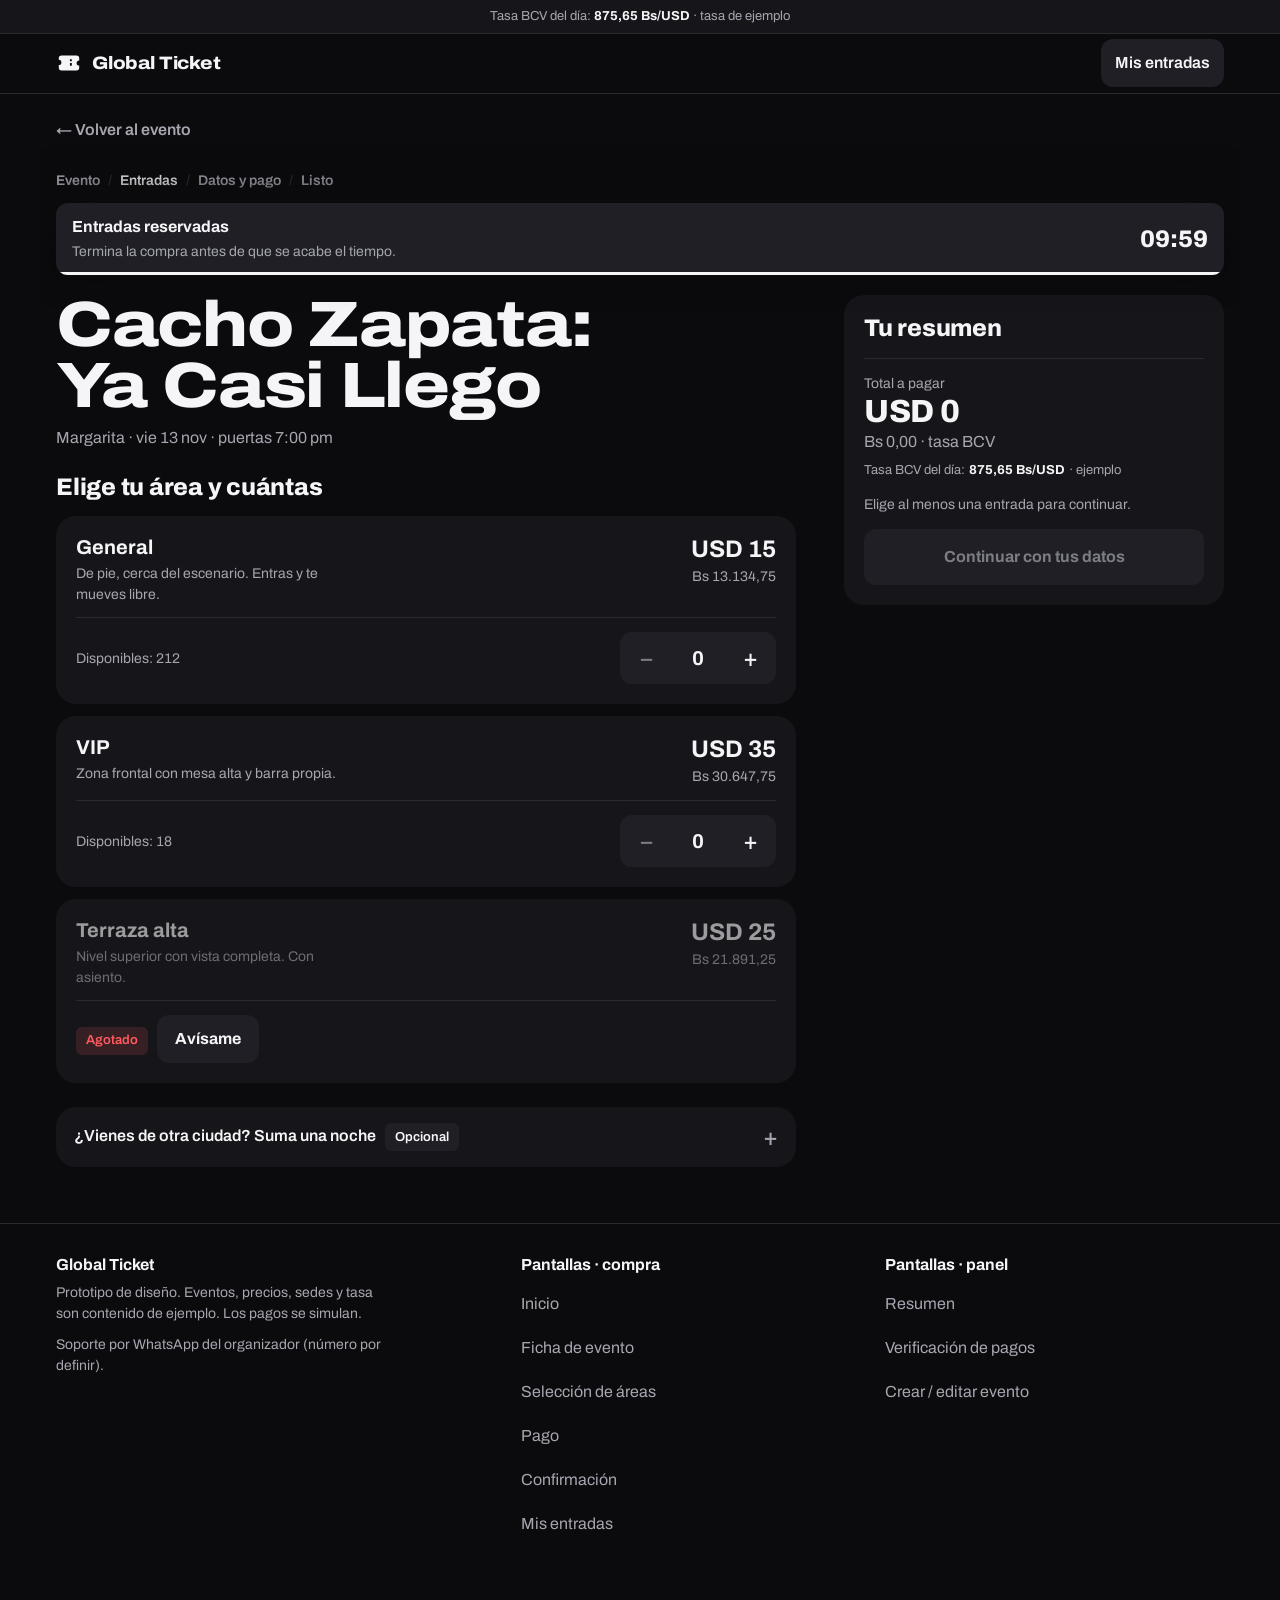
==== areas.html @ 256d015b "feat: Global Ticket prototipo 1 Ticketera web móvil: inicio, ficha multisede, áreas, checkout con pa" ====
<!doctype html>
<html lang="es-VE">
<head>
<meta charset="utf-8">
<meta name="viewport" content="width=device-width,initial-scale=1">
<meta name="color-scheme" content="dark light">
<title>Elige tus entradas · Global Ticket</title>
<link rel="preconnect" href="https://fonts.googleapis.com"><link rel="preconnect" href="https://fonts.gstatic.com" crossorigin>
<link rel="stylesheet" href="https://fonts.googleapis.com/css2?family=Archivo:wdth,wght@62..125,100..900&display=swap">
<link rel="icon" href="data:image/svg+xml,%3Csvg xmlns=%27http://www.w3.org/2000/svg%27 viewBox=%270 0 28 28%27%3E%3Crect width=%2728%27 height=%2728%27 rx=%276%27 fill=%27%233B5BFF%27/%3E%3Cpath d=%27M7 9h14v3a2 2 0 0 0 0 4v3H7v-3a2 2 0 0 0 0-4z%27 fill=%27white%27/%3E%3C/svg%3E">
<link rel="stylesheet" href="css/style.css">
</head>
<body data-nav="areas.html">
<main id="main">
 <div class="wrap">
  <p class="crumb"><a id="back" href="evento.html"><span aria-hidden="true">&larr;</span>&nbsp;Volver al evento</a></p>
  <ol class="steps" aria-label="Pasos de la compra"><li>Evento</li><li aria-current="step">Entradas</li><li>Datos y pago</li><li>Listo</li></ol>
  <div class="timer" id="timer" role="timer" aria-label="Tiempo de reserva"><span><strong>Entradas reservadas</strong><br><span class="small muted">Termina la compra antes de que se acabe el tiempo.</span></span><span class="t" aria-hidden="true">10:00</span><span class="bar2" aria-hidden="true"></span><span class="sr tlive" aria-live="polite"></span></div>
  <div class="callout warn" id="expired" hidden style="margin-bottom:14px"><strong>Tu reserva venció.</strong><span>Liberamos las entradas para otras personas. Puedes reservar de nuevo si aún quedan.</span><button class="btn sec" id="rebook" type="button" style="margin-top:8px;justify-self:start">Reservar de nuevo</button></div>

  <div class="flow">
   <div>
    <h1 id="title"></h1>
    <p class="muted" style="margin:10px 0 24px" id="when"></p>
    <h2 style="margin-bottom:14px">Elige tu área y cuántas</h2>
    <div id="areas"></div>

    <div class="opt-hotel" id="hotelbox">
     <details id="hdet">
      <summary><span>¿Vienes de otra ciudad? Suma una noche <span class="tag" style="margin-left:6px">Opcional</span></span></summary>
      <div class="hb">
       <p id="hnote" class="muted"></p>
       <label class="chk-row"><input type="checkbox" id="hotel"><span><strong id="hname"></strong><br><span class="muted small">Habitación doble con desayuno (ejemplo). Se paga en el mismo pedido.</span></span><span style="text-align:right"><span class="price" id="hprice"></span><br><span class="bsv small" id="hbs"></span></span></label>
       <p class="small muted">Alojamiento en hoteles Tibisay. Precio de ejemplo, por noche. Te contactamos por WhatsApp para confirmar tus fechas de entrada y salida.</p>
      </div>
     </details>
    </div>
   </div>

   <aside class="aside" aria-label="Resumen">
    <div class="sheet" id="summary">
      <h2 style="margin-bottom:10px">Tu resumen</h2>
      <div class="sum" id="lines"></div>
      <div class="sum"><div class="tot"><span class="small muted">Total a pagar</span><div class="big" id="t-usd">USD 0</div><div class="bsv" id="t-ves">Bs 0,00</div><span class="rate-note" id="rate"></span></div></div>
      <p class="small muted" style="margin-top:10px" id="emptymsg">Elige al menos una entrada para continuar.</p>
      <a class="btn block desk-only" id="go" href="checkout.html" style="margin-top:14px" aria-disabled="true">Continuar con tus datos</a>
    </div>
   </aside>
  </div>
 </div>
</main>
<div class="bar mob"><div class="in"><div class="tt"><span class="small muted" id="pb-n">Sin entradas</span><span class="price" id="pb-usd">USD 0</span><span class="bsv small" id="pb-ves"></span></div><a class="btn" id="go2" href="checkout.html" aria-disabled="true">Continuar</a></div></div>
<script src="https://cdn.jsdelivr.net/npm/gsap@3.13.0/dist/gsap.min.js" integrity="sha384-HOvlOYPIs/zjoIkWUGXkVmXsjr8GuZLV+Q+rcPwmJOVZVpvTSXQChiN4t9Euv9Vc" crossorigin="anonymous"></script>
<script src="js/app.js"></script>
<script>
(function(){
  const {currentOrder,usd,bs,toBs,store,$,$$,esc,motion,fmt,RATE,startTimer}=GT;
  if(document.referrer.indexOf("evento.html")>-1) store.patch({deadline:null});
  const {ev,ses}=currentOrder();
  $("#back").href="evento.html?e="+ev.id+"&s="+ses.id;
  $("#title").textContent=ev.title;
  $("#when").textContent=ses.city+" · "+ses.day+" · puertas "+ses.doors;
  $("#rate").innerHTML="Tasa BCV del día: <b>"+fmt(RATE,2)+" Bs/USD</b> · ejemplo";
  let qty=Object.assign({},store.get().qty||{});
  const MAX=6;
  $("#areas").innerHTML=ses.areas.map(a=>{const out=a.left===0;return `<article class="area${out?" sold":""}" data-a="${a.id}"><div><h3>${esc(a.name)}</h3><p class="desc">${esc(a.note)}</p></div><div class="pc"><span class="price">${usd(a.usd)}</span><br><span class="bsv small">${bs(toBs(a.usd))}</span></div><div class="row2"><span>${out?`<span class="tag danger">Agotado</span> <button type="button" class="btn sec sm" data-wl-open="${a.id}" aria-expanded="false" style="margin-left:6px">Avísame</button>`:a.left<=15?`<span class="tag">Quedan ${a.left}</span>`:`<span class="small muted">Disponibles: ${a.left}</span>`}</span>${out?"":`<div class="stepper" role="group" aria-label="Cantidad de entradas ${esc(a.name)}"><button type="button" data-d="-1" aria-label="Quitar una entrada ${esc(a.name)}">&minus;</button><output aria-live="polite">0</output><button type="button" data-d="1" aria-label="Añadir una entrada ${esc(a.name)}">+</button></div>`}</div>${out?`<div class="wl-slot" data-wl-slot="${a.id}" hidden style="grid-column:1/-1">${GT.waitlistForm(esc(a.name)+" está agotada","wl-"+a.id)}</div>`:""}</article>`}).join("");
  GT.bindWaitlist($("#areas"));
  $("#hname").textContent="Una noche en Tibisay "+ses.city; $("#hprice").textContent="+"+usd(ses.hotel); $("#hbs").textContent="+"+bs(toBs(ses.hotel))+" · tasa BCV";
  $("#hnote").textContent="Entrada + habitación en un solo pago. Si prefieres solo la entrada, ignora esto.";
  $("#hotel").checked=!!store.get().hotel; if($("#hotel").checked) $("#hdet").open=true;
  let expired=false;
  function render(){
    $$(".area").forEach(el=>{const a=ses.areas.find(x=>x.id===el.dataset.a);const n=qty[a.id]||0;el.classList.toggle("on",n>0);const o=$("output",el);if(!o)return;o.textContent=n;const lim=Math.min(MAX,a.left);$('[data-d="-1"]',el).disabled=n<=0||expired;$('[data-d="1"]',el).disabled=n>=lim||expired;});
    store.patch({qty,hotel:$("#hotel").checked});
    const o=currentOrder();
    $("#lines").innerHTML=o.lines.length?o.lines.map(l=>`<div class="ln"><span>${l.id==="hotel"?"":l.n+" × "}${esc(l.name)}</span><span>${usd(l.sub)}</span></div>`).join("")+`<div class="ln tax"><span>Impuestos (IVA/IGTF)</span><span>Por definir</span></div>`:"";
    const fu=v=>usd(Math.round(v)), fb=v=>bs(v)+" · tasa BCV";
    GT.countTo($("#t-usd"),o.total,fu); GT.countTo($("#t-ves"),o.totalBs,fb);
    GT.countTo($("#pb-usd"),o.total,fu); GT.countTo($("#pb-ves"),o.totalBs,v=>o.total?fb(v):"");
    $("#pb-n").textContent=o.count?o.count+(o.count===1?" entrada":" entradas"):"Sin entradas";
    const ok=o.count>0&&!expired;
    ["go","go2"].forEach(id=>{const g=$("#"+id);g.setAttribute("aria-disabled",!ok);g.tabIndex=ok?0:-1;});
    $("#emptymsg").hidden=o.count>0;
  }
  $("#areas").addEventListener("click",e=>{const b=e.target.closest("button[data-d]");if(!b||expired)return;const id=b.closest(".area").dataset.a;qty[id]=Math.max(0,(qty[id]||0)+(+b.dataset.d));render();
    motion(g=>g.fromTo(b.closest(".stepper").querySelector("output"),{scale:1.3},{scale:1,duration:.35,ease:"power3.out"}));});
  $("#areas").addEventListener("click",e=>{const w=e.target.closest("[data-wl-open]");if(!w)return;const slot=$('[data-wl-slot="'+w.dataset.wlOpen+'"]');const open=slot.hidden;slot.hidden=!open;w.setAttribute("aria-expanded",open);if(open)$("input",slot).focus();});
  $("#hotel").addEventListener("change",render);
  ["go","go2"].forEach(id=>$("#"+id).addEventListener("click",e=>{if(e.currentTarget.getAttribute("aria-disabled")==="true")e.preventDefault();}));
  const timer=startTimer($("#timer"),()=>{expired=true;$("#expired").hidden=false;render();});
  $("#rebook").addEventListener("click",()=>{timer.reset();expired=false;$("#expired").hidden=true;render();});
  render();
  motion(g=>{g.from(".area",{y:22,autoAlpha:0,duration:.55,ease:"power3.out",stagger:.09,clearProps:"all"});g.from("#timer",{y:-10,autoAlpha:0,duration:.45,ease:"power3.out"});});
})();
</script>
</body>
</html>
---- css/style.css ----
/* Global Ticket — estándar de categoría a nivel DICE. Tokens normativos: DESIGN.md */
:root{
  --bg:#0B0B0D; --surface:#16161A; --raised:#1F1F25; --line:#2A2A31;
  --text:#F5F5F7; --muted:#A6A6B0;
  --accent:#3B5BFF; --accent-deep:#2A45E0; --on-accent:#fff;
  --ok:#2BD576; --pending:#FFB020; --danger:#FF5A5F;
  --text-soft:#D6D6DC; --text-faint:#7C7C86; --field-line:#6E6E78;
  --ok-bg:color-mix(in srgb,var(--ok) 14%,transparent); --pending-bg:color-mix(in srgb,var(--pending) 14%,transparent); --danger-bg:color-mix(in srgb,var(--danger) 14%,transparent);
  --t-caption:.8125rem; --t-small:.875rem; --t-lead:1.125rem; --t-big:2rem;
  --scrim:linear-gradient(to top,var(--bg) 0%,color-mix(in srgb,var(--bg) 88%,transparent) 42%,transparent 100%);
  --f:"Archivo",system-ui,-apple-system,"Segoe UI",sans-serif;
  --r-sm:6px; --r-md:12px; --r-lg:20px;
  --gut:16px; --ease:cubic-bezier(.16,1,.3,1);
  --sheet-shadow:0 -12px 40px color-mix(in srgb,var(--bg) 80%,transparent),0 2px 8px color-mix(in srgb,var(--bg) 60%,transparent);
}
body.panel{
  --bg:#F6F6F8; --surface:#FFFFFF; --raised:#F0F0F4; --line:#E3E3E8;
  --text:#121216; --muted:#5E5E69;
  --ok:#0B7A3E; --pending:#8A5A00; --danger:#C4252B;
  --text-faint:#6B6B76; --field-line:#8E8E99;
  --ok-bg:color-mix(in srgb,var(--ok) 12%,var(--surface)); --pending-bg:color-mix(in srgb,var(--pending) 14%,var(--surface)); --danger-bg:color-mix(in srgb,var(--danger) 10%,var(--surface));
  --sheet-shadow:0 8px 28px color-mix(in srgb,var(--text) 14%,transparent);
}
*,*::before,*::after{box-sizing:border-box}
html{-webkit-text-size-adjust:100%;scroll-padding-top:96px;color-scheme:dark}
body.panel{color-scheme:light}
body{margin:0;background:var(--bg);color:var(--text);font:400 1rem/1.5 var(--f);font-variant-numeric:tabular-nums;min-height:100vh;display:flex;flex-direction:column;-webkit-font-smoothing:antialiased}
img,svg{max-width:100%;display:block}
h1,h2,h3,h4{margin:0;font-family:var(--f);font-weight:700;line-height:1.15;text-wrap:balance}
.display{font-weight:800;font-stretch:118%;font-variation-settings:"wdth" 118;font-size:clamp(2rem,9vw,4rem);line-height:.95;letter-spacing:-.02em}
h1{font-size:clamp(2rem,9vw,4rem);font-weight:800;font-stretch:118%;font-variation-settings:"wdth" 118;line-height:.95;letter-spacing:-.02em}
h2{font-size:1.5rem;font-weight:800;letter-spacing:-.01em}
h3{font-size:1.25rem}
h4{font-size:1rem}
p{margin:0}
a{color:inherit}
:focus-visible{outline:3px solid var(--accent);outline-offset:3px;border-radius:var(--r-sm)}
body:not(.panel) :focus-visible{outline-color:var(--accent)}
.sr{position:absolute;width:1px;height:1px;overflow:hidden;clip:rect(0 0 0 0);white-space:nowrap}
[hidden]{display:none!important}
.skip{position:absolute;left:8px;top:-60px;background:var(--text);color:var(--bg);padding:12px 16px;z-index:100;border-radius:var(--r-md);font-weight:700}
.skip:focus{top:8px}
.muted{color:var(--muted)}
.small{font-size:var(--t-small)}
.price{font-size:1.5rem;font-weight:700;line-height:1.1;font-variant-numeric:tabular-nums}
.bsv{color:var(--muted);font-variant-numeric:tabular-nums}

/* ---------- chrome ---------- */
.rate-bar{background:var(--surface);border-bottom:1px solid var(--line);color:var(--muted);font-size:var(--t-caption);padding:8px var(--gut);text-align:center;line-height:1.3}
.rate-bar b{color:var(--text);font-weight:700}
.site-header{display:flex;align-items:center;justify-content:space-between;gap:12px;min-height:60px;padding:0 max(var(--gut),calc((100vw - 1200px)/2 + var(--gut)));background:var(--bg);border-bottom:1px solid var(--line);position:sticky;top:0;z-index:30}
.logo{display:inline-flex;align-items:center;gap:10px;color:var(--text);text-decoration:none;font-weight:800;font-stretch:112%;font-variation-settings:"wdth" 112;font-size:var(--t-lead);letter-spacing:-.01em;min-height:48px}
.logo svg{width:26px;height:26px;flex:none}
.hdr-link{display:inline-flex;align-items:center;min-height:48px;padding:0 14px;border-radius:var(--r-md);color:var(--text);font-weight:600;text-decoration:none;background:var(--raised);transition:background-color .15s}
.hdr-link:hover{background:var(--line)}
main{flex:1;width:100%}
.wrap{width:100%;max-width:1200px;margin:0 auto;padding:0 var(--gut)}
.narrow{max-width:640px}
.site-footer{border-top:1px solid var(--line);color:var(--muted);padding:32px var(--gut) 120px;margin-top:56px;background:var(--bg)}
.site-footer .wrap{display:grid;gap:24px}
.site-footer h4{color:var(--text);margin-bottom:8px}
.site-footer ul{list-style:none;margin:0;padding:0}
.site-footer li a{display:inline-flex;align-items:center;min-height:44px;color:var(--muted);text-decoration:none}
.site-footer li a:hover{color:var(--text);text-decoration:underline}
.site-footer .fine{font-size:var(--t-small);max-width:42ch}
@media(min-width:760px){.site-footer .wrap{grid-template-columns:1.3fr 1fr 1fr}}

/* ---------- controles ---------- */
.btn{display:inline-flex;align-items:center;justify-content:center;gap:8px;min-height:56px;padding:0 24px;border:0;border-radius:var(--r-md);background:var(--accent);color:var(--on-accent);font:700 1rem/1 var(--f);text-decoration:none;cursor:pointer;transition:background-color .15s}
.btn:hover{background:var(--accent-deep)}
.btn.sec{background:var(--raised);color:var(--text);min-height:48px}
.btn.sec:hover{background:var(--line)}
body.panel .btn.sec{background:var(--surface);border:1px solid var(--field-line)}
body.panel .btn.sec:hover{background:var(--raised)}
.btn.danger{background:var(--danger);color:var(--bg)}
body.panel .btn.danger{background:var(--danger);color:var(--on-accent)}
.btn.block{width:100%}
.btn.sm{min-height:48px;padding:0 18px}
.btn[disabled],.btn[aria-disabled=true]{background:var(--raised);color:var(--text-faint);cursor:not-allowed}
body.panel .btn[aria-disabled=true],body.panel .btn[disabled]{background:var(--line);color:var(--text-faint)}
.field{display:grid;gap:6px;margin-bottom:16px;align-content:start}
.field>label,.legend{font-weight:600;font-size:var(--t-small)}
.hint{font-size:var(--t-caption);color:var(--muted)}
input,select,textarea{font:inherit;color:var(--text);background:var(--raised);border:1px solid var(--line);border-radius:var(--r-md);min-height:52px;padding:0 14px;width:100%;transition:border-color .12s}
body.panel input,body.panel select,body.panel textarea{background:var(--surface);border-color:var(--field-line)}
textarea{padding:12px 14px;min-height:96px}
input:focus-visible,select:focus-visible,textarea:focus-visible{border-color:var(--accent);outline:2px solid var(--accent);outline-offset:0}
select{appearance:none;background-image:linear-gradient(45deg,transparent 50%,currentColor 50%),linear-gradient(135deg,currentColor 50%,transparent 50%);background-position:calc(100% - 22px) 50%,calc(100% - 16px) 50%;background-size:6px 6px;background-repeat:no-repeat;padding-right:40px}
input::placeholder{color:var(--text-faint)}
input[aria-invalid=true],select[aria-invalid=true]{border-color:var(--danger);outline:1px solid var(--danger)}
input[type=file]{padding:12px 14px;min-height:56px}
input[type=file]::file-selector-button{margin-right:12px;border:0;border-radius:var(--r-sm);background:var(--line);color:var(--text);padding:8px 12px;font:600 var(--t-small) var(--f)}
body.panel input[type=file]::file-selector-button{background:var(--raised)}
.err{color:var(--danger);font-weight:600;font-size:var(--t-small);display:none}
.err.on{display:block}
input[type=checkbox],input[type=radio]{width:24px;height:24px;min-height:0;accent-color:var(--accent);flex:none;margin:0;padding:0}
.chips{display:flex;gap:8px;overflow-x:auto;scrollbar-width:none;margin:0 calc(var(--gut) * -1);padding:2px var(--gut)}
.chips::-webkit-scrollbar{display:none}
.chip{flex:none;min-height:48px;padding:0 18px;border:0;border-radius:var(--r-md);background:var(--raised);color:var(--text);font:600 1rem var(--f);cursor:pointer;transition:background-color .15s}
.chip:hover{background:var(--line)}
.chip[aria-pressed=true]{background:var(--accent);color:var(--on-accent)}
.tag{display:inline-flex;align-items:center;min-height:28px;padding:0 10px;border-radius:var(--r-sm);font-weight:600;font-size:var(--t-caption);background:var(--raised);color:var(--text);line-height:1;white-space:nowrap}
.tag.ok{background:var(--ok-bg);color:var(--ok)}
.tag.pending{background:var(--pending-bg);color:var(--pending)}
.tag.danger{background:var(--danger-bg);color:var(--danger)}
.tag.solid{background:var(--bg);color:var(--text)}

/* ---------- foto (contenedor; aquí va la foto real) ---------- */
.ph{position:relative;overflow:hidden;background:var(--raised);border-radius:var(--r-lg);aspect-ratio:4/5;display:block}
.ph.r1610{aspect-ratio:16/10}
.ph.sq{aspect-ratio:1}
.ph.flat{border-radius:0}
.ph img{position:absolute;inset:0;width:100%;height:100%;object-fit:cover}
.ph.nofoto .ph-l{display:block}
.ph-l{display:none;position:absolute;left:12px;top:12px;font-size:var(--t-caption);font-weight:600;color:var(--muted);letter-spacing:.01em}
.ph-ev{position:absolute;inset:0;display:grid;place-items:center;padding:12%;text-align:center;font-weight:800;font-stretch:118%;font-variation-settings:"wdth" 118;font-size:clamp(1.25rem,9cqi,var(--t-big));line-height:1;color:var(--field-line);letter-spacing:-.02em}
.ph{container-type:inline-size}

/* ---------- home ---------- */
.feat{margin:0 calc(var(--gut) * -1)}
.feat-hero{position:relative}
.feat .ph{border-radius:0;aspect-ratio:4/5;max-height:60svh;width:100%}
.feat .over{position:absolute;inset:auto 0 0 0;padding:120px var(--gut) 24px;background:var(--scrim);display:grid;gap:10px}
.feat .meta{color:var(--text-soft);font-size:1rem}
.feat .buy{display:flex;align-items:center;justify-content:space-between;gap:16px;margin-top:6px;flex-wrap:wrap}
.feat .buy .btn{flex:1;min-width:200px}
.feat .tags{display:flex;gap:8px;flex-wrap:wrap}
@media(min-width:900px){
  .feat{margin:24px 0 0;border-radius:var(--r-lg);overflow:hidden}
  .feat .ph{aspect-ratio:16/8;max-height:none;border-radius:var(--r-lg)}
  .feat .over{padding:160px 32px 32px;max-width:none}
  .feat .over>*{max-width:640px}
}
.filters{display:grid;gap:14px;margin-top:28px}
.sec-h{display:flex;justify-content:space-between;align-items:baseline;gap:12px;margin:32px 0 14px}
.sec-h p{color:var(--muted);font-size:var(--t-small)}
.grid-ev{display:grid;grid-template-columns:repeat(2,1fr);gap:12px}
@media(min-width:760px){.grid-ev{grid-template-columns:repeat(3,1fr);gap:20px}}
@media(min-width:1040px){.grid-ev{grid-template-columns:repeat(4,1fr)}}
.ev{position:relative;display:flex;flex-direction:column;background:var(--surface);border-radius:var(--r-lg);overflow:hidden}
.ev .ph{border-radius:var(--r-lg)}
.ev .ph .tags{position:absolute;left:10px;bottom:10px;display:flex;gap:6px;flex-wrap:wrap;z-index:1}
.ev .tx{padding:12px 12px 14px;display:grid;gap:4px;flex:1;align-content:start}
.ev h3{font-size:1rem;line-height:1.15}
.ev h3 a{text-decoration:none}
.ev h3 a::after{content:"";position:absolute;inset:0;z-index:2;border-radius:var(--r-lg)}
.ev .when{color:var(--muted);font-size:var(--t-small)}
.ev .pr{margin-top:8px;display:grid;gap:0}
.ev .pr .usd{font-size:var(--t-lead);font-weight:700}
.ev .pr .bsv{font-size:var(--t-caption)}
.ev:hover{background:var(--raised)}
.ev:has(a:focus-visible){outline:3px solid var(--accent);outline-offset:3px}
.ev h3 a:focus-visible{outline:none}
.empty{background:var(--surface);border-radius:var(--r-lg);padding:32px 20px;text-align:center}

/* ---------- ficha ---------- */
.fx{display:grid;gap:0}
.fx .back{position:absolute;left:var(--gut);top:12px;z-index:3;display:inline-flex;align-items:center;gap:6px;min-height:48px;padding:0 14px;border-radius:var(--r-md);background:var(--bg);color:var(--text);text-decoration:none;font-weight:600}
.fx-hero{position:relative;margin:0 calc(var(--gut) * -1)}
.fx-hero .ph{border-radius:0;aspect-ratio:4/5;max-height:72svh;width:100%}
.fx-hero .over{position:absolute;inset:auto 0 0 0;padding:140px var(--gut) 20px;background:var(--scrim);display:grid;gap:10px}
.fx-hero .tags{display:flex;gap:8px;flex-wrap:wrap}
.fx-hero .meta{color:var(--text-soft)}
.fx-info{display:grid;gap:28px;padding-top:8px}
.buyc{display:grid;gap:14px;margin-top:8px}
.buyc .hd{font-size:1.25rem;font-weight:700}
.dates{display:grid;gap:10px;border:0;padding:0;margin:0}
.opt{position:relative;display:grid;grid-template-columns:auto 1fr auto;gap:14px;align-items:center;background:var(--surface);border-radius:var(--r-lg);padding:12px 14px 12px 12px;min-height:80px;cursor:pointer;border:2px solid transparent;transition:border-color .12s,background-color .12s}
.opt:hover{background:var(--raised)}
.opt:has(input:checked){border-color:var(--accent);background:var(--raised)}
.opt:has(input:focus-visible){outline:3px solid var(--accent);outline-offset:2px}
.opt:has(input:disabled){cursor:not-allowed}
.opt:has(input:disabled) .nm,.opt:has(input:disabled) .dtb,.opt:has(input:disabled) .dtb b{color:var(--muted)}
.opt input[type=radio]{position:absolute;opacity:0;inset:0;width:100%;height:100%;cursor:pointer;margin:0}
.opt .dtb{display:grid;place-items:center;width:60px;height:60px;border-radius:var(--r-md);background:var(--raised);line-height:1.05;text-align:center}
.opt:has(input:checked) .dtb{background:var(--accent);color:var(--on-accent)}
.opt .dtb b{font-size:1.5rem;font-weight:800;display:block}
.opt .dtb span{font-size:var(--t-caption);font-weight:600;color:var(--muted);display:block}
.opt:has(input:checked) .dtb span{color:var(--on-accent)}
.opt .nm{font-weight:700;display:block}
.opt .st{text-align:right}
.opt .st .usd{font-weight:700;font-size:1rem;display:block}
.opt .st .bsv{font-size:var(--t-caption)}
.plist{display:grid;gap:0;background:var(--surface);border-radius:var(--r-lg);padding:4px 16px}
.plist .ln{display:flex;justify-content:space-between;align-items:center;gap:12px;padding:12px 0}
.plist .ln+.ln{border-top:1px solid var(--line)}
.plist .st{text-align:right}
.facts{list-style:none;margin:0;padding:4px 16px;background:var(--surface);border-radius:var(--r-lg)}
.facts li{padding:14px 0;display:grid;grid-template-columns:6rem 1fr;gap:12px}
.facts li+li{border-top:1px solid var(--line)}
.facts b{color:var(--muted);font-weight:600;font-size:var(--t-small)}
details.pol{background:var(--surface);border-radius:var(--r-lg);margin-top:10px}
details.pol summary{list-style:none;cursor:pointer;min-height:56px;padding:14px 16px;display:flex;justify-content:space-between;align-items:center;font-weight:700}
details.pol summary::-webkit-details-marker{display:none}
details.pol summary::after{content:"+";font:500 1.5rem/1 var(--f);color:var(--muted)}
details.pol[open] summary::after{content:"\2212"}
details.pol .pbody{padding:0 16px 16px;display:grid;gap:8px;color:var(--text-soft)}
details.pol:has(summary:focus-visible){outline:3px solid var(--accent);outline-offset:2px}
.rate-note{display:inline-flex;align-items:center;min-height:28px;font-size:var(--t-caption);color:var(--muted)}
.rate-note b{color:var(--text);margin:0 4px}
@media(min-width:960px){
  .fx{grid-template-columns:minmax(0,1fr) 400px;column-gap:48px;grid-template-areas:"hero buy" "info buy";align-items:start;padding-top:24px}
  .fx-hero{grid-area:hero;margin:0;border-radius:var(--r-lg);overflow:hidden}
  .fx-hero .ph{aspect-ratio:16/10;max-height:none;border-radius:var(--r-lg)}
  .fx .back{position:static;margin-bottom:12px;background:var(--raised);display:inline-flex;grid-area:auto}
  .fx-info{grid-area:info;padding-top:32px}
  .buyc{grid-area:buy;position:sticky;top:84px;background:var(--surface);border-radius:var(--r-lg);padding:20px;margin-top:0}
  .buyc .sheet-in{display:grid;gap:14px}
}

/* ---------- barra de acción fija ---------- */
.bar{position:fixed;left:0;right:0;bottom:0;z-index:40;background:var(--bg);border-top:1px solid var(--line);padding:12px var(--gut) calc(12px + env(safe-area-inset-bottom))}
.bar .in{max-width:1200px;margin:0 auto;display:flex;align-items:center;justify-content:space-between;gap:16px}
.bar .tt{display:grid;line-height:1.15;min-width:0}
.bar .tt .price{font-size:1.5rem}
.bar .btn{flex:0 1 auto;min-width:150px}
@media(min-width:960px){.bar.mob{display:none}}
.desk-only{display:none}
@media(min-width:960px){.desk-only{display:flex}}

/* ---------- flujo compra ---------- */
.steps{display:flex;gap:8px;align-items:center;flex-wrap:wrap;margin:18px 0 6px;padding:0;list-style:none;font-size:var(--t-small);color:var(--muted);font-weight:600}
.steps li+li::before{content:"/";margin-right:8px;color:var(--line)}
.steps li[aria-current=step]{color:var(--text)}
.crumb{margin-top:14px}
.crumb a{display:inline-flex;align-items:center;min-height:44px;color:var(--muted);text-decoration:none;font-weight:600}
.crumb a:hover{color:var(--text)}
.timer{position:sticky;top:68px;z-index:25;background:var(--raised);border-radius:var(--r-md);padding:12px 16px;display:flex;align-items:center;justify-content:space-between;gap:12px;margin:12px 0;box-shadow:var(--sheet-shadow);overflow:hidden}
.timer .t{font-size:1.5rem;font-weight:800;line-height:1;font-variant-numeric:tabular-nums}
.timer .bar2{position:absolute;left:0;bottom:0;height:3px;background:var(--text);width:100%;transform-origin:left}
.timer.low{background:var(--text);color:var(--bg)}
.timer.low .muted{color:var(--field-line)}
.timer.low .bar2{background:var(--bg)}
.flow{display:grid;gap:24px;align-items:start;padding-top:8px}
.aside{display:grid;gap:16px}
@media(min-width:960px){
  .flow{grid-template-columns:minmax(0,1fr) 380px;gap:48px}
  .aside{position:sticky;top:150px}
}
.sheet{background:var(--surface);border-radius:var(--r-lg);padding:20px}
.sheet+.sheet{margin-top:16px}
.area{display:grid;gap:12px;grid-template-columns:1fr auto;align-items:start;background:var(--surface);border-radius:var(--r-lg);padding:18px;border:2px solid transparent;transition:border-color .15s}
.area+.area{margin-top:12px}
.area.on{border-color:var(--accent)}
.area.sold h3,.area.sold .desc,.area.sold .pc{opacity:.6}
.area h3{font-size:1.25rem}
.area .desc{font-size:var(--t-small);color:var(--muted);margin-top:4px;max-width:36ch}
.area .pc{text-align:right}
.area .row2{grid-column:1/-1;display:flex;justify-content:space-between;align-items:center;gap:12px;flex-wrap:wrap;border-top:1px solid var(--line);padding-top:14px}
.stepper{display:grid;grid-template-columns:52px 52px 52px;align-items:stretch;border-radius:var(--r-md);overflow:hidden;background:var(--raised)}
.stepper button{min-height:52px;border:0;background:transparent;font:500 1.5rem/1 var(--f);color:var(--text);cursor:pointer;transition:background-color .12s}
.stepper button:hover:not(:disabled){background:var(--line)}
.stepper button:disabled{color:var(--text-faint);cursor:not-allowed}
.stepper output{display:grid;place-items:center;font-weight:700;font-size:1.25rem;font-variant-numeric:tabular-nums}
.opt-hotel{margin-top:24px}
.opt-hotel details{background:var(--surface);border-radius:var(--r-lg)}
.opt-hotel summary{cursor:pointer;list-style:none;min-height:60px;padding:14px 18px;display:flex;justify-content:space-between;gap:12px;align-items:center;font-weight:600}
.opt-hotel summary::-webkit-details-marker{display:none}
.opt-hotel summary::after{content:"+";font:500 1.5rem/1 var(--f);color:var(--muted)}
.opt-hotel details[open] summary::after{content:"\2212"}
.opt-hotel .hb{padding:0 18px 18px;display:grid;gap:12px}
.opt-hotel summary:focus-visible{outline:3px solid var(--accent);outline-offset:2px;border-radius:var(--r-lg)}
.chk-row{display:grid;grid-template-columns:auto 1fr auto;gap:14px;align-items:center;background:var(--raised);border-radius:var(--r-md);padding:14px;cursor:pointer;min-height:64px}
.sum{display:grid}
.sum .ln{display:flex;justify-content:space-between;gap:12px;padding:10px 0}
.sum .ln+.ln{border-top:1px solid var(--line)}
.sum .tot{border-top:1px solid var(--line);margin-top:6px;padding-top:14px;display:grid;gap:2px}
.sum .tot .big{font-size:var(--t-big);font-weight:800;line-height:1;letter-spacing:-.01em}
.method{display:grid;gap:10px;border:0;padding:0;margin:0}
.method .opt{grid-template-columns:auto 1fr;min-height:68px;padding:12px 16px}
.mdetail{display:none;background:var(--bg);border-radius:var(--r-md);padding:16px;margin-top:-2px;border:1px solid var(--line)}
.mdetail.on{display:block}
.mdetail .kv{display:grid;grid-template-columns:1fr;gap:2px;margin:0 0 16px}
.mdetail .kv dt{color:var(--muted)}
.mdetail .kv dd{margin:0 0 10px;overflow-wrap:anywhere;font-weight:600}
.callout{background:var(--surface);border-radius:var(--r-lg);padding:16px;display:grid;gap:4px}
.callout.warn{background:var(--pending-bg)}
.callout.warn strong{color:var(--pending)}
.callout.info{background:var(--raised)}

/* ---------- confirmación / entradas ---------- */
.demo-switch{display:flex;gap:8px;flex-wrap:wrap;align-items:center;margin-top:16px;color:var(--muted);font-size:var(--t-small);font-weight:600}
.demo-switch a{display:inline-flex;align-items:center;min-height:44px;padding:0 14px;border-radius:var(--r-md);background:var(--raised);color:var(--text);text-decoration:none}
.demo-switch a[aria-current=true]{background:var(--accent);color:var(--on-accent)}
.conf-head{display:grid;gap:14px;padding:28px 0 12px;justify-items:start}
.sico{width:64px;height:64px;border-radius:var(--r-lg);display:grid;place-items:center}
.sico svg{width:34px;height:34px}
.sico.ok{background:var(--ok-bg);color:var(--ok)}
.sico.pending{background:var(--pending-bg);color:var(--pending)}
.sico.danger{background:var(--danger-bg);color:var(--danger)}
.sico path,.sico circle{fill:none;stroke:currentColor;stroke-width:2.6;stroke-linecap:round;stroke-linejoin:round}
.pass{background:var(--surface);border-radius:var(--r-lg);overflow:hidden;margin-top:20px}
.pass-top{display:grid;grid-template-columns:76px 1fr;gap:14px;padding:16px;align-items:center}
.pass-top .ph{border-radius:var(--r-md)}
.pass-top h2{font-size:1.25rem}
.pass dl{margin:0;padding:16px 16px 18px;display:grid;grid-template-columns:1fr 1fr;gap:14px 16px}
.pass dt{font-size:var(--t-caption);color:var(--muted);font-weight:600}
.pass dd{margin:0;font-weight:700;line-height:1.25}
.pass dd.wide{grid-column:1/-1}
.pass-q{border-top:1px solid var(--line);padding:20px 16px 22px;display:grid;gap:14px;justify-items:center;text-align:center;background:var(--raised)}
.qr{background:var(--on-accent);padding:14px;border-radius:var(--r-lg);width:min(100%,264px);aspect-ratio:1}
.qr svg{width:100%;height:100%;shape-rendering:crispEdges}
.qr.big{width:min(86vw,60vh,420px)}
.qr.locked{display:grid;place-items:center;background:var(--bg);border:1px dashed var(--field-line);color:var(--muted);font-weight:600;font-size:var(--t-small);padding:18px;text-align:center}
.serial{font-weight:700;letter-spacing:.06em;font-variant-numeric:tabular-nums}
.delivery{list-style:none;margin:0;padding:0;display:grid;gap:10px}
.delivery>li{display:flex;gap:14px;align-items:flex-start;background:var(--surface);border-radius:var(--r-lg);padding:14px 16px}
.delivery .ic{flex:none;width:28px;height:28px;border-radius:var(--r-sm);display:grid;place-items:center;font-weight:800;font-size:var(--t-small);background:var(--ok-bg);color:var(--ok)}
.delivery .ic.wait{background:var(--pending-bg);color:var(--pending)}
.delivery .ic.bad{background:var(--danger-bg);color:var(--danger)}
.actions{display:grid;gap:10px;margin-top:16px}
@media(min-width:620px){.actions{grid-template-columns:1fr 1fr}}
.timeline{list-style:none;margin:0;padding:0}
.timeline li{display:grid;grid-template-columns:24px 1fr;gap:14px;padding-bottom:18px;position:relative}
.timeline li::before{content:"";position:absolute;left:11px;top:26px;bottom:2px;width:2px;background:var(--line)}
.timeline li:last-child{padding-bottom:0}
.timeline li:last-child::before{display:none}
.timeline .dot{width:24px;height:24px;border-radius:50%;background:var(--raised);border:2px solid var(--field-line)}
.timeline .dot.done{background:var(--ok);border-color:var(--ok)}
.timeline .dot.now{background:var(--pending);border-color:var(--pending)}
dialog.door{border:0;border-radius:var(--r-lg);padding:20px;background:var(--on-accent);max-width:96vw;text-align:center;color:var(--bg)}
dialog.door::backdrop{background:color-mix(in srgb,var(--bg) 90%,transparent)}
dialog.door .qr{margin:0 auto 14px;padding:0}
dialog.door .muted{color:var(--text-faint)}
.tix-list{display:grid;gap:20px;margin-top:20px}
.magic{display:flex;gap:10px;align-items:flex-start;background:var(--surface);border-radius:var(--r-lg);padding:16px;margin-top:16px;color:var(--text-soft)}
.magic b{color:var(--text)}
.offline{display:inline-flex;gap:8px;align-items:center;font-weight:600;font-size:var(--t-small);color:var(--muted)}
.offline::before{content:"";width:8px;height:8px;border-radius:50%;background:var(--ok)}
.toast{position:fixed;left:50%;bottom:96px;transform:translateX(-50%);background:var(--text);color:var(--bg);border-radius:var(--r-md);padding:14px 18px;font-weight:600;z-index:80;max-width:min(92vw,520px);box-shadow:var(--sheet-shadow)}
body.panel .toast{bottom:24px;background:var(--text);color:var(--on-accent)}

/* ============ PANEL DEL ORGANIZADOR (claro, operar) ============ */
body.panel{font-size:var(--t-small);line-height:1.45;flex-direction:row;flex-wrap:wrap}
.pn-side{background:var(--surface);border-bottom:1px solid var(--line);width:100%;padding:8px var(--gut);display:flex;flex-direction:column;gap:6px}
.pn-side .logo{font-size:1rem}
.pn-side nav{display:flex;gap:6px;overflow-x:auto;padding-bottom:4px;scrollbar-width:none}
.pn-side nav a{display:inline-flex;align-items:center;gap:8px;min-height:48px;padding:0 14px;color:var(--text);text-decoration:none;font-weight:600;border-radius:var(--r-md);white-space:nowrap}
.pn-side nav a:hover{background:var(--raised)}
.pn-side nav a[aria-current=page]{background:var(--accent);color:var(--on-accent)}
.pn-side .badge{background:var(--text);color:var(--surface);border-radius:var(--r-sm);padding:1px 7px;font-size:var(--t-caption);font-weight:700}
.pn-side .who{color:var(--muted);font-size:var(--t-caption)}
.pn-main{flex:1;min-width:0;padding:20px var(--gut) 60px}
.pn-main>*{max-width:1180px}
@media(min-width:900px){
  body.panel{flex-wrap:nowrap}
  .pn-side{width:240px;flex:none;min-height:100vh;position:sticky;top:0;align-self:flex-start;padding:20px 14px;gap:20px;border-bottom:0;border-right:1px solid var(--line)}
  .pn-side nav{flex-direction:column;overflow:visible}
  .pn-main{padding:28px 32px 80px}
}
.pn-top{display:flex;flex-wrap:wrap;justify-content:space-between;align-items:flex-end;gap:12px;margin-bottom:18px}
.pn-top h1{font-size:clamp(1.5rem,5vw,var(--t-big));font-stretch:112%;font-variation-settings:"wdth" 112}
.pn-top .ctl{display:flex;gap:10px;flex-wrap:wrap;align-items:center}
.pn-top select{min-height:48px;width:auto;min-width:200px}
.card{background:var(--surface);border:1px solid var(--line);border-radius:var(--r-lg);padding:18px;margin-bottom:16px;min-width:0}
.card>h2{font-size:var(--t-lead);margin-bottom:12px;display:flex;justify-content:space-between;align-items:baseline;gap:10px;flex-wrap:wrap}
.card>h2 .small{font-weight:400;color:var(--muted)}
.kpis{display:grid;grid-template-columns:repeat(2,1fr);gap:1px;border:1px solid var(--line);border-radius:var(--r-lg);background:var(--line);overflow:hidden;margin:0 0 16px}
.kpis>div{padding:14px 16px;background:var(--surface)}
.kpis dt{font-size:var(--t-caption);font-weight:600;color:var(--muted)}
.kpis dd{margin:4px 0 0;font-size:1.5rem;font-weight:800;line-height:1.1;letter-spacing:-.01em}
.kpis dd small{font-size:var(--t-caption);font-weight:600;color:var(--muted);letter-spacing:0}
.kpis dd a{color:var(--accent)}
@media(min-width:760px){.kpis{grid-template-columns:repeat(4,1fr)}}
.tbl-wrap{overflow-x:auto;border:1px solid var(--line);border-radius:var(--r-md)}
table.tbl{width:100%;border-collapse:collapse;font-size:var(--t-small);min-width:640px;background:var(--surface)}
.tbl th{background:var(--raised);color:var(--muted);text-align:left;font-weight:600;font-size:var(--t-caption);padding:10px 12px;white-space:nowrap}
.tbl td{padding:10px 12px;border-top:1px solid var(--line);vertical-align:middle}
.tbl tr:hover td{background:var(--bg)}
.tbl td.r,.tbl th.r{text-align:right}
.tbl .evn{font-weight:700}
.tbl .sub{display:block;color:var(--muted);font-size:var(--t-caption)}
.meter{display:flex;align-items:center;gap:10px;min-width:170px}
.meter .trk{flex:1;height:10px;background:var(--line);border-radius:var(--r-sm);overflow:hidden}
.meter .fl{display:block;height:100%;background:var(--accent);width:0;border-radius:var(--r-sm)}
.meter .fl.hi{background:var(--text)}
.meter span.v{font-weight:700;min-width:3.4ch;text-align:right}
.split{display:grid;gap:16px}
@media(min-width:1100px){.split{grid-template-columns:1fr 1fr}}
.split>*{min-width:0}
.area-row{display:grid;grid-template-columns:8rem 1fr;gap:10px;align-items:center;padding:10px 0}
.area-row+.area-row{border-top:1px solid var(--line)}
.area-row b{display:block}
.stack{display:flex;height:28px;border-radius:var(--r-sm);overflow:hidden;margin-bottom:12px;gap:2px}
.stack span{display:block;height:100%}
.sw{display:inline-block;width:12px;height:12px;border-radius:var(--r-sm);vertical-align:-1px;margin-right:8px}
.c-pm{background:var(--accent)}.c-tj{background:color-mix(in srgb,var(--accent) 60%,var(--surface))}.c-zl{background:color-mix(in srgb,var(--accent) 35%,var(--surface))}.c-us{background:color-mix(in srgb,var(--accent) 18%,var(--surface))}
.q-layout{display:grid;gap:16px}
@media(min-width:1100px){.q-layout{grid-template-columns:380px minmax(0,1fr);align-items:start}}
.q-layout>*{min-width:0}
.q-list{display:grid;gap:8px;margin:0;padding:0;list-style:none}
.q-item{display:grid;gap:4px;width:100%;text-align:left;background:var(--surface);border:1px solid var(--line);border-radius:var(--r-md);padding:12px 14px;cursor:pointer;font:inherit;color:inherit;min-height:72px;transition:border-color .12s}
.q-item:hover{border-color:var(--field-line)}
.q-item[aria-pressed=true]{border:2px solid var(--accent);padding:11px 13px}
.q-item .top{display:flex;justify-content:space-between;gap:8px;font-weight:700}
.q-item.done{background:var(--raised)}
.sla{height:6px;border-radius:var(--r-sm);background:var(--line);overflow:hidden;margin-top:4px}
.sla i{display:block;height:100%;background:var(--accent)}
.sla i.hi{background:var(--text)}
.q-detail h2{font-size:1.5rem;font-stretch:112%;font-variation-settings:"wdth" 112}
.receipt{border:1px dashed var(--field-line);border-radius:var(--r-md);background:var(--bg);padding:16px;display:grid;gap:6px;max-width:420px}
.receipt .big{font-size:var(--t-big);font-weight:800;line-height:1}
.chk{display:grid;gap:8px;margin:14px 0;padding:0;list-style:none}
.chk li{display:flex;gap:10px;align-items:flex-start;padding:10px 12px;border-radius:var(--r-md);background:var(--ok-bg)}
.chk li.bad{background:var(--pending-bg)}
.chk .m{flex:none;width:24px;height:24px;border-radius:var(--r-sm);display:grid;place-items:center;font-weight:800;font-size:var(--t-caption);background:var(--ok);color:var(--on-accent)}
.chk li.bad .m{background:var(--pending)}
.decide{display:grid;gap:10px;margin-top:16px}
@media(min-width:620px){.decide{grid-template-columns:1fr 1fr}}
.reject-box{display:none;margin-top:12px}
.reject-box.on{display:block}
.fgrid{display:grid;gap:0 16px}
@media(min-width:760px){.fgrid.c2{grid-template-columns:1fr 1fr}.fgrid.c3{grid-template-columns:1fr 1fr 1fr}}
.sede{border:1px solid var(--line);border-radius:var(--r-lg);padding:18px;margin-bottom:16px;background:var(--surface)}
.sede-head{display:flex;justify-content:space-between;align-items:center;gap:10px;margin-bottom:12px}
.arow{display:grid;grid-template-columns:1fr 1fr;gap:10px;padding:12px;border-radius:var(--r-md);margin-bottom:10px;background:var(--bg)}
.arow .field{margin:0}
.arow .full{grid-column:1/-1}
.arow .bsout{font-weight:600;color:var(--muted);align-self:center}
@media(min-width:900px){.arow{grid-template-columns:1.4fr .8fr .8fr 1fr auto;align-items:end}.arow .full{grid-column:auto}}
.arow .rm{align-self:end}
.totals{display:flex;gap:20px;flex-wrap:wrap;padding:14px 16px;background:var(--text);color:var(--on-accent);border-radius:var(--r-md);margin-top:12px}
.totals b{font-weight:800}
.switch{display:flex;gap:12px;align-items:center;min-height:48px}
.stat{display:inline-flex;align-items:center;gap:6px;font-weight:600}

@media(prefers-reduced-motion:reduce){*{scroll-behavior:auto!important}.btn,.chip,.hdr-link,.opt,.area{transition:none}}
.opt .rd{width:24px;height:24px;border-radius:50%;border:2px solid var(--field-line);flex:none}
.opt:has(input:checked) .rd{border:7px solid var(--accent)}
.filters>*,.sec-h>*{min-width:0}
main,.wrap{min-width:0;overflow-x:clip}
.lead{font-size:var(--t-lead);color:var(--text-soft);line-height:1.5}
.plist .price{font-size:1rem}
.feat .ph img,.fx-hero .ph img{object-position:50% 14%}

/* ---------- v3: fechas en el destacado, esta semana, cómo pagar, lista de espera ---------- */
.t118,.ev h3,.pass h2,.wk h3{font-weight:800;font-stretch:118%;font-variation-settings:"wdth" 118;letter-spacing:-.02em}
.feat-dates{padding:14px var(--gut) 0;display:grid;gap:10px}
.drow{position:relative;display:grid;grid-template-columns:auto 1fr auto;gap:14px;align-items:center;background:var(--surface);border-radius:var(--r-lg);padding:10px 14px 10px 10px;min-height:76px;text-decoration:none;color:var(--text);transition:background-color .15s}
a.drow:hover{background:var(--raised)}
.drow.off{color:var(--muted)}
.drow .dtb{display:grid;place-items:center;width:56px;height:56px;border-radius:var(--r-md);background:var(--raised);line-height:1.05;text-align:center}
.drow .dtb b{font-size:1.25rem;font-weight:800;display:block}
.drow .dtb span{font-size:var(--t-caption);font-weight:600;color:var(--muted);display:block}
.drow .nm{font-weight:700;display:block}
.drow .st{text-align:right}
.drow .st .usd{font-weight:700;display:block}
.drow .st .bsv{font-size:var(--t-caption)}
@media(min-width:900px){.feat{margin:24px 0 0;border-radius:var(--r-lg);overflow:hidden;background:var(--bg)}.feat-dates{grid-template-columns:repeat(3,1fr);padding:14px 0 0}}
.wk-row{display:flex;gap:12px;overflow-x:auto;scroll-snap-type:x mandatory;margin:0 calc(var(--gut) * -1);padding:2px var(--gut) 6px;scrollbar-width:none}
.wk-row::-webkit-scrollbar{display:none}
.wk{position:relative;flex:0 0 min(62vw,260px);scroll-snap-align:start;border-radius:var(--r-lg);overflow:hidden}
.wk .ph{aspect-ratio:4/5}
.wk .over{position:absolute;inset:auto 0 0 0;padding:70px 14px 14px;background:var(--scrim);display:grid;gap:2px}
.wk h3{font-size:1.25rem;line-height:1.05}
.wk h3 a{text-decoration:none;color:var(--text)}
.wk h3 a::after{content:"";position:absolute;inset:0;z-index:2;border-radius:var(--r-lg)}
.wk .when{color:var(--text-soft);font-size:var(--t-small)}
.wk:has(a:focus-visible){outline:3px solid var(--accent);outline-offset:3px}
.wk h3 a:focus-visible{outline:none}
.sel2{display:grid;grid-template-columns:1fr 1fr;gap:10px;margin:0 0 14px}
.sel2 .field{margin:0}
.sel2 select{min-height:48px}
.ev .pr{margin-top:auto;padding-top:8px}
.ev .tx{align-content:start}
.ev.wide{grid-column:1/-1}
.ev.wide .ph{aspect-ratio:16/10}
@media(min-width:760px){.ev.wide{flex-direction:row}.ev.wide .ph{flex:0 0 52%;aspect-ratio:16/9}.ev.wide .tx{padding:24px;align-content:center}.ev.wide h3{font-size:1.5rem}.ev.wide .pr{margin-top:12px}}
.pay-sec{margin-top:48px}
.pay-list{list-style:none;margin:12px 0 0;padding:4px 18px;background:var(--surface);border-radius:var(--r-lg)}
.pay-list li{display:grid;grid-template-columns:1fr auto;gap:12px;padding:14px 0;align-items:center}
.pay-list li+li{border-top:1px solid var(--line)}
.pay-list b{display:block}
.pay-list .t{text-align:right;font-weight:600}
.pay-note{margin-top:12px;color:var(--muted);font-size:var(--t-small)}
.wl{background:var(--raised);border-radius:var(--r-lg);padding:16px}
.wl+.wl{margin-top:10px}
.wl h3{font-size:1rem}
.ln.tax{color:var(--muted);font-size:var(--t-small)}
.pass-ph{position:relative}
.pass-ph .ph{border-radius:0;aspect-ratio:16/10}
.pass-ph .over{position:absolute;inset:auto 0 0 0;padding:90px 16px 16px;background:var(--scrim);display:grid;gap:6px}
.pass-ph .over h2{font-size:1.5rem;line-height:1.05}
.pass-ph .tags{display:flex;gap:8px;flex-wrap:wrap}
.pass-ph .small{color:var(--text-soft)}
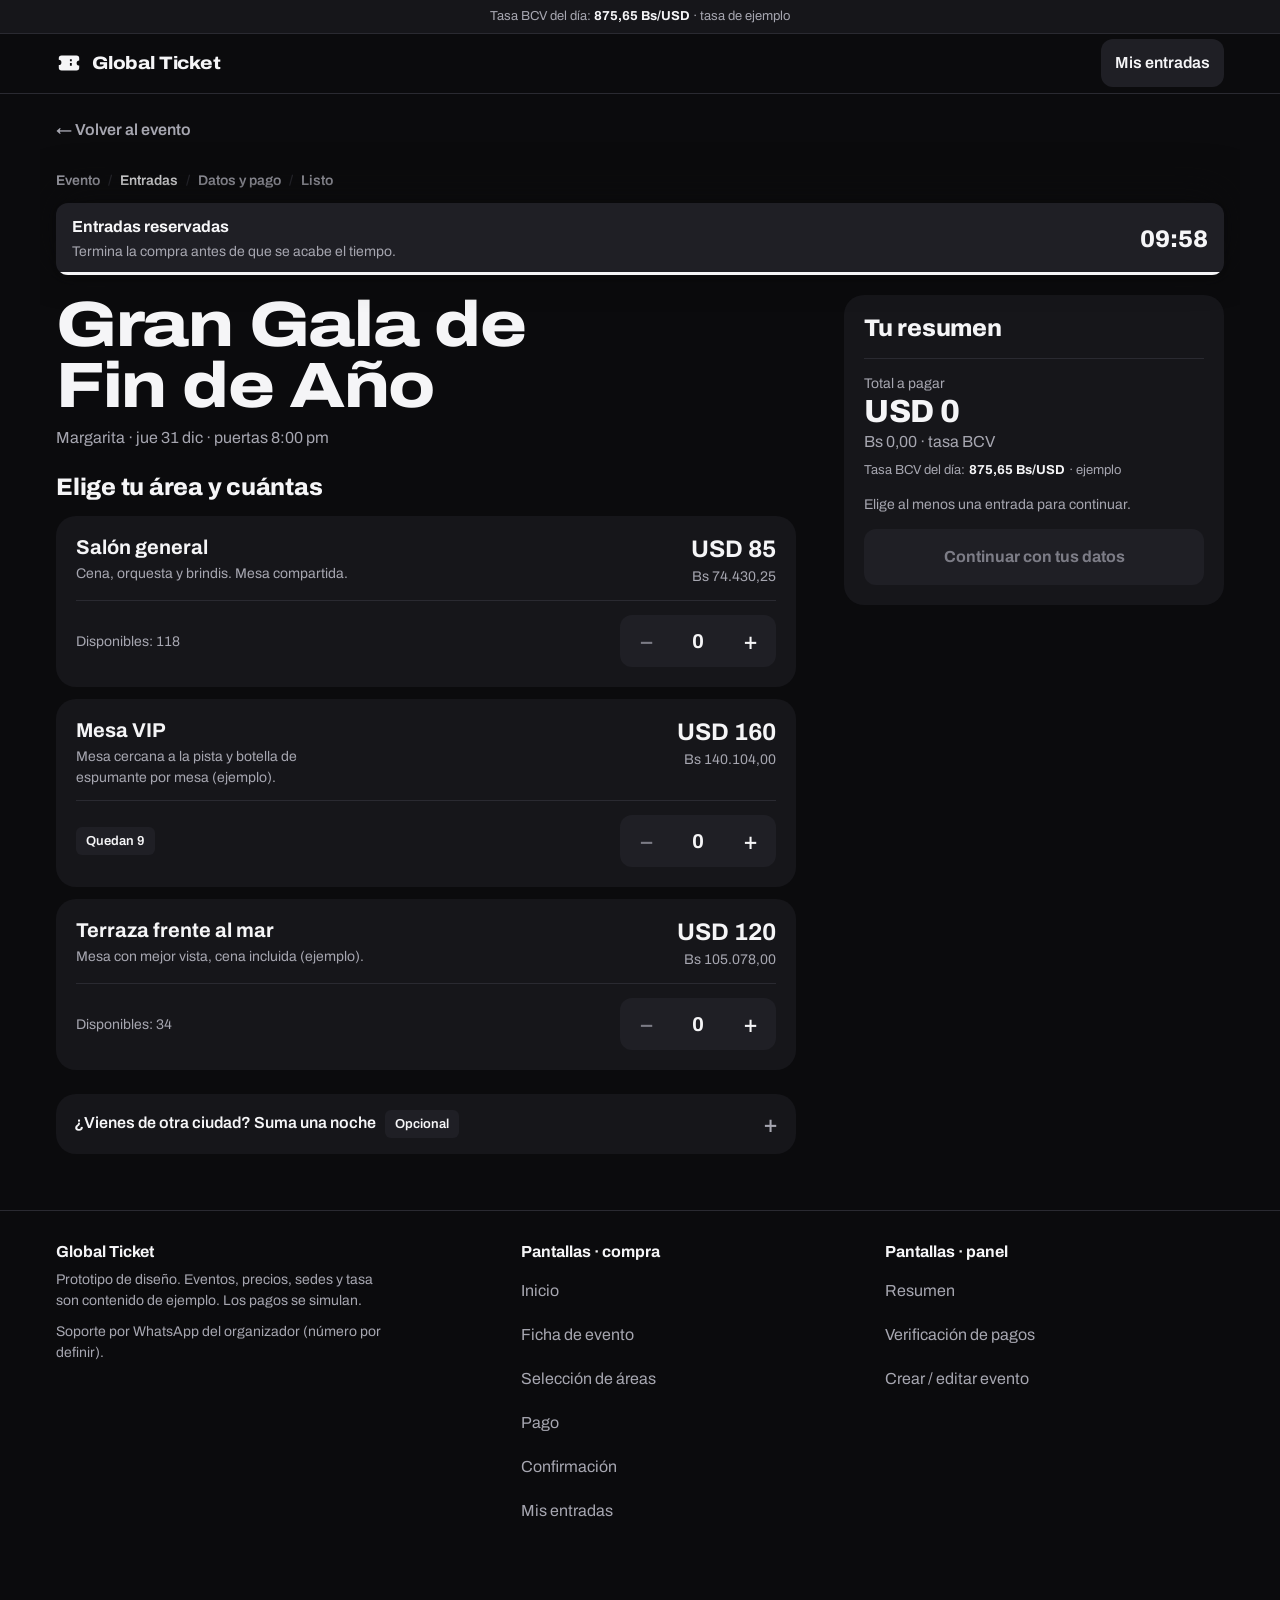
==== commit fca5c289: "feat: sedes y fotos reales de Tibisay, cartelera real de ejemplo - Sedes reales de la cadena (Margar" ====
--- a/areas.html
+++ b/areas.html
@@ -63,8 +63,9 @@
   $("#rate").innerHTML="Tasa BCV del día: <b>"+fmt(RATE,2)+" Bs/USD</b> · ejemplo";
   let qty=Object.assign({},store.get().qty||{});
   const MAX=6;
-  $("#areas").innerHTML=ses.areas.map(a=>{const out=a.left===0;return `<article class="area${out?" sold":""}" data-a="${a.id}"><div><h3>${esc(a.name)}</h3><p class="desc">${esc(a.note)}</p></div><div class="pc"><span class="price">${usd(a.usd)}</span><br><span class="bsv small">${bs(toBs(a.usd))}</span></div><div class="row2"><span>${out?`<span class="tag danger">Agotado</span> <button type="button" class="btn sec sm" data-wl-open="${a.id}" aria-expanded="false" style="margin-left:6px">Avísame</button>`:a.left<=15?`<span class="tag">Quedan ${a.left}</span>`:`<span class="small muted">Disponibles: ${a.left}</span>`}</span>${out?"":`<div class="stepper" role="group" aria-label="Cantidad de entradas ${esc(a.name)}"><button type="button" data-d="-1" aria-label="Quitar una entrada ${esc(a.name)}">&minus;</button><output aria-live="polite">0</output><button type="button" data-d="1" aria-label="Añadir una entrada ${esc(a.name)}">+</button></div>`}</div>${out?`<div class="wl-slot" data-wl-slot="${a.id}" hidden style="grid-column:1/-1">${GT.waitlistForm(esc(a.name)+" está agotada","wl-"+a.id)}</div>`:""}</article>`}).join("");
+  $("#areas").innerHTML=ses.areas.map(a=>{const out=a.left===0;return `<article class="area${out?" sold":""}" data-a="${a.id}"><div><h3>${esc(a.name)}</h3>${a.note?`<p class="desc">${esc(a.note)}</p>`:""}</div><div class="pc"><span class="price">${usd(a.usd)}</span><br><span class="bsv small">${bs(toBs(a.usd))}</span></div><div class="row2"><span>${out?`<span class="tag danger">Agotado</span> <button type="button" class="btn sec sm" data-wl-open="${a.id}" aria-expanded="false" style="margin-left:6px">Avísame</button>`:a.left<=15?`<span class="tag">Quedan ${a.left}</span>`:`<span class="small muted">Disponibles: ${a.left}</span>`}</span>${out?"":`<div class="stepper" role="group" aria-label="Cantidad de entradas ${esc(a.name)}"><button type="button" data-d="-1" aria-label="Quitar una entrada ${esc(a.name)}">&minus;</button><output aria-live="polite">0</output><button type="button" data-d="1" aria-label="Añadir una entrada ${esc(a.name)}">+</button></div>`}</div>${out?`<div class="wl-slot" data-wl-slot="${a.id}" hidden style="grid-column:1/-1">${GT.waitlistForm(esc(a.name)+" está agotada","wl-"+a.id)}</div>`:""}</article>`}).join("");
   GT.bindWaitlist($("#areas"));
+  if(!ses.hotel){$("#hotelbox").hidden=true;store.patch({hotel:false});}
   $("#hname").textContent="Una noche en Tibisay "+ses.city; $("#hprice").textContent="+"+usd(ses.hotel); $("#hbs").textContent="+"+bs(toBs(ses.hotel))+" · tasa BCV";
   $("#hnote").textContent="Entrada + habitación en un solo pago. Si prefieres solo la entrada, ignora esto.";
   $("#hotel").checked=!!store.get().hotel; if($("#hotel").checked) $("#hdet").open=true;
--- a/css/style.css
+++ b/css/style.css
@@ -112,6 +112,9 @@
 .ph.flat{border-radius:0}
 .ph img{position:absolute;inset:0;width:100%;height:100%;object-fit:cover}
 .ph.nofoto .ph-l{display:block}
+.ph.poster img{object-fit:contain}
+.ph.poster img.bg{object-fit:cover;filter:blur(28px) brightness(.55) saturate(1.2);transform:scale(1.2)}
+.ph.poster img:not(.bg){object-position:50% 50%}
 .ph-l{display:none;position:absolute;left:12px;top:12px;font-size:var(--t-caption);font-weight:600;color:var(--muted);letter-spacing:.01em}
 .ph-ev{position:absolute;inset:0;display:grid;place-items:center;padding:12%;text-align:center;font-weight:800;font-stretch:118%;font-variation-settings:"wdth" 118;font-size:clamp(1.25rem,9cqi,var(--t-big));line-height:1;color:var(--field-line);letter-spacing:-.02em}
 .ph{container-type:inline-size}
